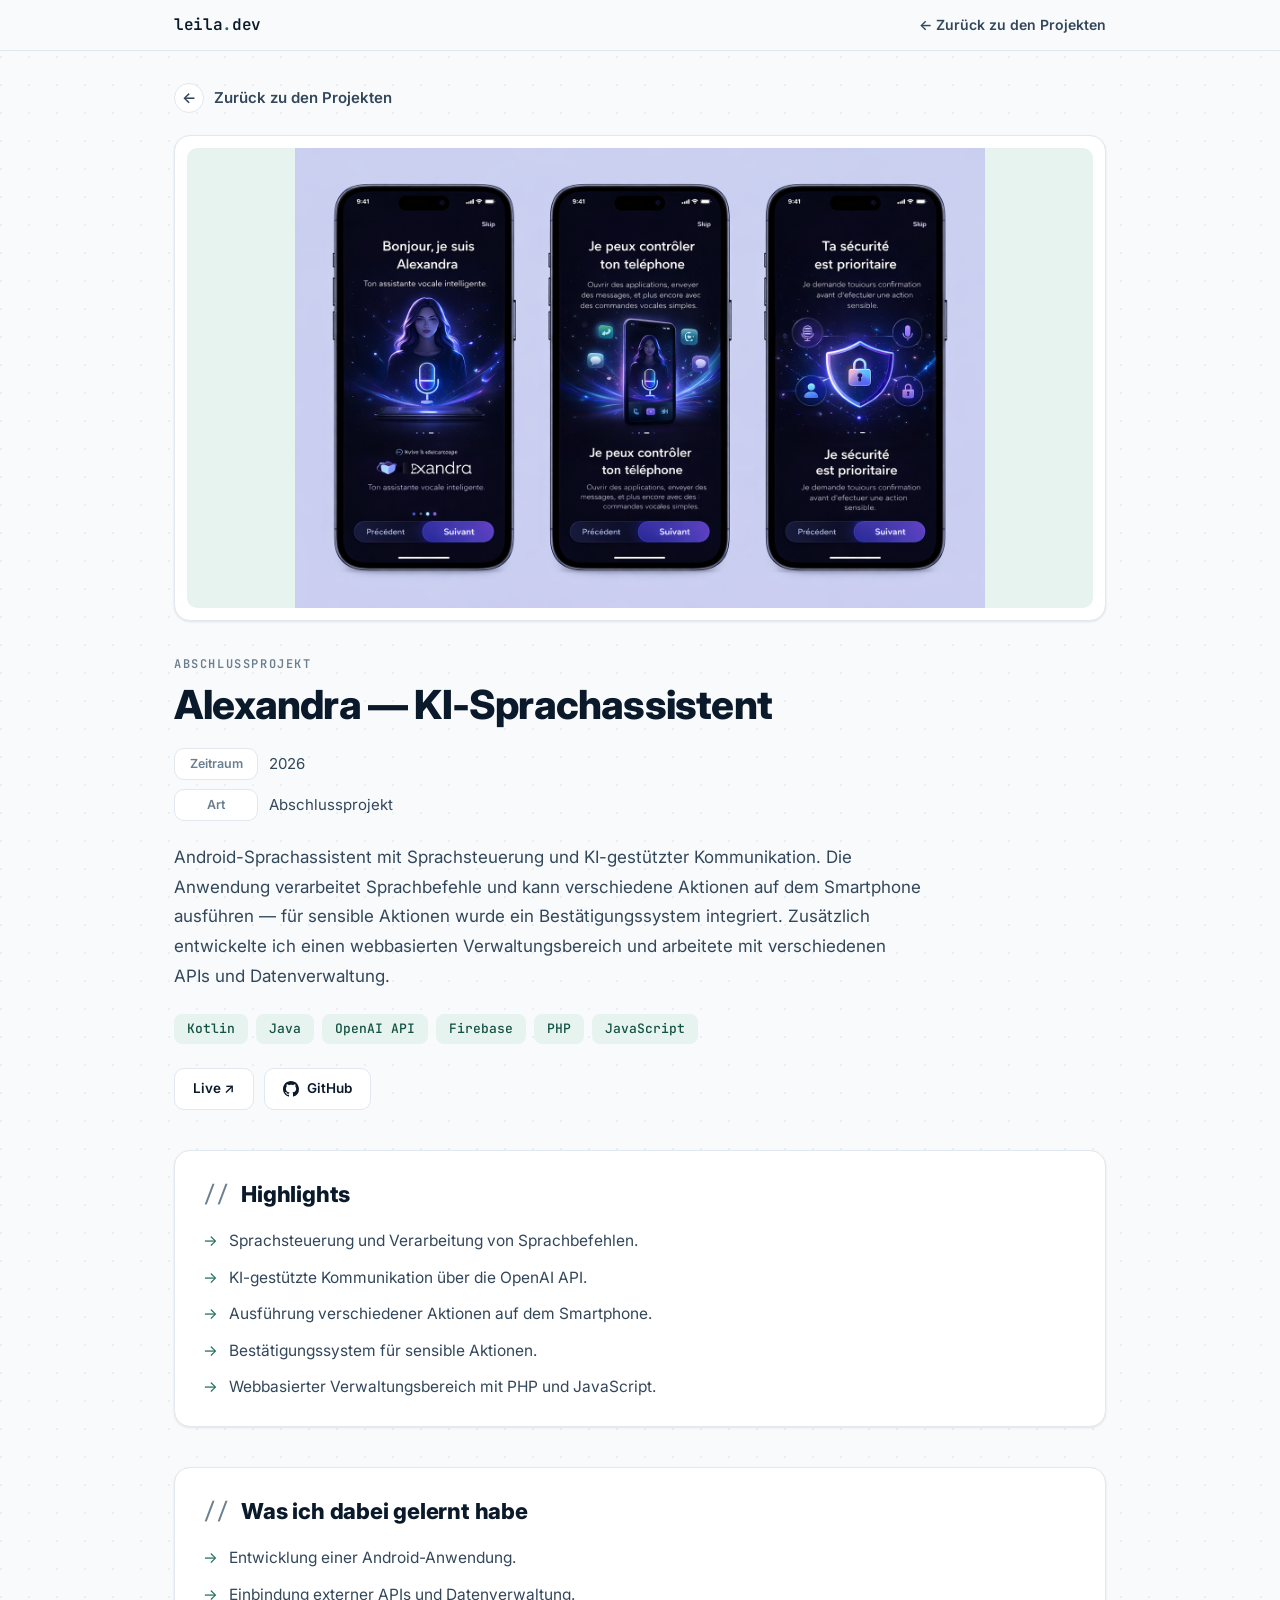
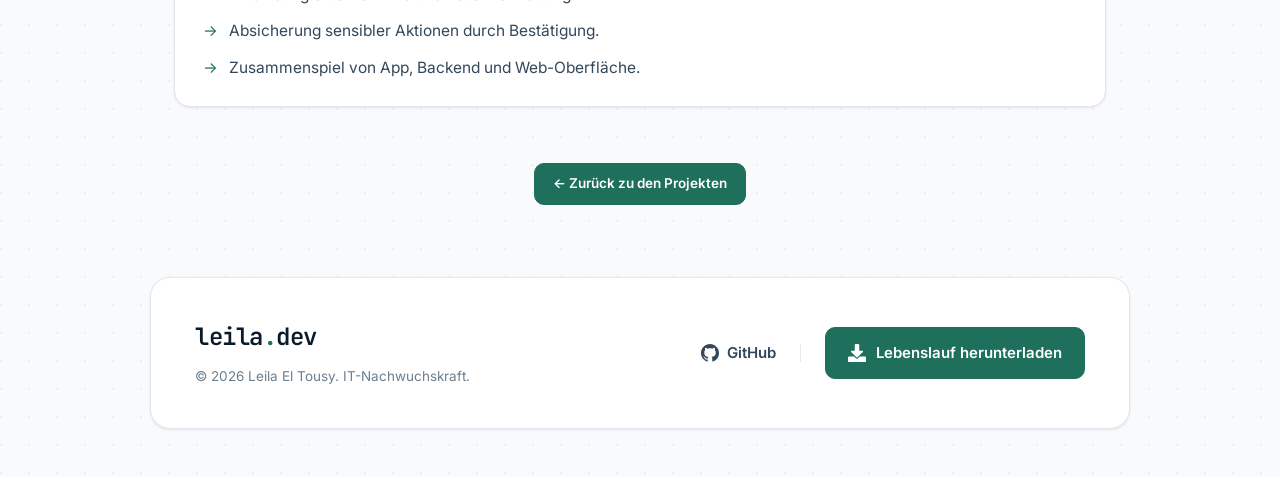
==== projects/alexandra.html @ 50aa5790 "Add files via upload" ====
<!DOCTYPE html>
<html lang="de">
<head>
    <meta charset="UTF-8" />
    <meta name="viewport" content="width=device-width, initial-scale=1.0" />
    <title>Alexandra — KI-Sprachassistent — Leila El Tousy</title>
    <meta name="description" content="Alexandra — KI-Sprachassistent — Projektdetails von Leila El Tousy." />
    <link rel="preconnect" href="https://fonts.googleapis.com">
    <link rel="preconnect" href="https://fonts.gstatic.com" crossorigin>
    <link href="https://fonts.googleapis.com/css2?family=Inter:opsz,wght@14..32,400;14..32,500;14..32,600;14..32,700;14..32,800&family=JetBrains+Mono:wght@400;500;600;700&display=swap" rel="stylesheet">
    <link rel="stylesheet" href="detail.css">
</head>
<body>

    <nav class="topnav">
        <div class="topnav-inner">
            <a class="brand" href="../index.html">leila<span class="dot">.</span>dev</a>
            <a class="nav-back" href="../index.html#projects">← Zurück zu den Projekten</a>
        </div>
    </nav>

    <main class="detail">
        <a class="back" href="../index.html#projects"><span>←</span>Zurück zu den Projekten</a>

        <!-- ===== GALERIE =====
             Eigene Fotos hinzufügen: Datei in images/projects/alexandra/ legen (2.png, 3.png, 4.png, 5.png).
             Für mehr als 5 Bilder: eine <figure>-Zeile kopieren und die Nummer ändern.
             Fehlende Bilder werden automatisch ausgeblendet. -->
        <section class="gallery" aria-label="Projektbilder">
            <div class="gallery-viewport">
                <div class="gallery-track">
                    <figure class="slide"><img src="../images/alexandra.png" alt="Alexandra — KI-Sprachassistent – Bild 1"></figure>
                    <figure class="slide"><img src="../images/projects/alexandra/2.png" alt="Alexandra — KI-Sprachassistent – Bild 2"></figure>
                    <figure class="slide"><img src="../images/projects/alexandra/3.png" alt="Alexandra — KI-Sprachassistent – Bild 3"></figure>
                    <figure class="slide"><img src="../images/projects/alexandra/4.png" alt="Alexandra — KI-Sprachassistent – Bild 4"></figure>
                    <figure class="slide"><img src="../images/projects/alexandra/5.png" alt="Alexandra — KI-Sprachassistent – Bild 5"></figure>
                </div>
                <button class="gallery-btn prev" aria-label="Vorheriges Bild">‹</button>
                <button class="gallery-btn next" aria-label="Nächstes Bild">›</button>
            </div>
            <div class="gallery-dots"></div>
        </section>

        <!-- ===== KOPF ===== -->
        <div class="head">
            <p class="type">Abschlussprojekt</p>
            <h1>Alexandra — KI-Sprachassistent</h1>
            <div class="facts">
                <div class="fact"><span class="fact-label">Zeitraum</span><span class="fact-value">2026</span></div>
                <div class="fact"><span class="fact-label">Art</span><span class="fact-value">Abschlussprojekt</span></div>
            </div>
            <p class="lead">Android-Sprachassistent mit Sprachsteuerung und KI-gestützter Kommunikation. Die Anwendung verarbeitet Sprachbefehle und kann verschiedene Aktionen auf dem Smartphone ausführen — für sensible Aktionen wurde ein Bestätigungssystem integriert. Zusätzlich entwickelte ich einen webbasierten Verwaltungsbereich und arbeitete mit verschiedenen APIs und Datenverwaltung.</p>
            <div class="chips"><span class="chip">Kotlin</span><span class="chip">Java</span><span class="chip">OpenAI API</span><span class="chip">Firebase</span><span class="chip">PHP</span><span class="chip">JavaScript</span></div>
            <div class="actions">
                <a class="project-btn" href="https://github.com/El-Tousy/alexandra-voice-assistant/tree/main/Video%20Demo" target="_blank" rel="noopener">Live ↗</a>
                <a class="project-btn" href="https://github.com/El-Tousy/Alexandra-AI-Voice-Assistante" target="_blank" rel="noopener"><svg viewBox="0 0 16 16" aria-hidden="true"><path d="M8 0C3.58 0 0 3.58 0 8c0 3.54 2.29 6.53 5.47 7.59.4.07.55-.17.55-.38 0-.19-.01-.82-.01-1.49-2.01.37-2.53-.49-2.69-.94-.09-.23-.48-.94-.82-1.13-.28-.15-.68-.52-.01-.53.63-.01 1.08.58 1.23.82.72 1.21 1.87.87 2.33.66.07-.52.28-.87.51-1.07-1.78-.2-3.64-.89-3.64-3.95 0-.87.31-1.59.82-2.15-.08-.2-.36-1.02.08-2.12 0 0 .67-.21 2.2.82.64-.18 1.32-.27 2-.27.68 0 1.36.09 2 .27 1.53-1.04 2.2-.82 2.2-.82.44 1.1.16 1.92.08 2.12.51.56.82 1.27.82 2.15 0 3.07-1.87 3.75-3.65 3.95.29.25.54.73.54 1.48 0 1.07-.01 1.93-.01 2.2 0 .21.15.46.55.38A8.013 8.013 0 0016 8c0-4.42-3.58-8-8-8z"/></svg>GitHub</a>
            </div>
        </div>

        <!-- ===== HIGHLIGHTS ===== -->
        <section class="card">
            <h2>Highlights</h2>
            <ul><li>Sprachsteuerung und Verarbeitung von Sprachbefehlen.</li><li>KI-gestützte Kommunikation über die OpenAI API.</li><li>Ausführung verschiedener Aktionen auf dem Smartphone.</li><li>Bestätigungssystem für sensible Aktionen.</li><li>Webbasierter Verwaltungsbereich mit PHP und JavaScript.</li></ul>
        </section>

        <!-- ===== GELERNT ===== -->
        <section class="card">
            <h2>Was ich dabei gelernt habe</h2>
            <ul><li>Entwicklung einer Android-Anwendung.</li><li>Einbindung externer APIs und Datenverwaltung.</li><li>Absicherung sensibler Aktionen durch Bestätigung.</li><li>Zusammenspiel von App, Backend und Web-Oberfläche.</li></ul>
        </section>

        <div class="bottom">
            <a class="project-btn detail" href="../index.html#projects">← Zurück zu den Projekten</a>
        </div>
    </main>

    <footer class="site-footer">
        <div class="footer-card">
            <div class="footer-brand">
                <a class="brand" href="../index.html">leila<span class="dot">.</span>dev</a>
                <span class="footer-copy">© 2026 Leila El Tousy. IT-Nachwuchskraft.</span>
            </div>
            <div class="footer-actions">
                <a class="footer-github" href="https://github.com/El-Tousy/alexandra-voice-assistant" target="_blank" rel="noopener"><svg viewBox="0 0 16 16" aria-hidden="true"><path d="M8 0C3.58 0 0 3.58 0 8c0 3.54 2.29 6.53 5.47 7.59.4.07.55-.17.55-.38 0-.19-.01-.82-.01-1.49-2.01.37-2.53-.49-2.69-.94-.09-.23-.48-.94-.82-1.13-.28-.15-.68-.52-.01-.53.63-.01 1.08.58 1.23.82.72 1.21 1.87.87 2.33.66.07-.52.28-.87.51-1.07-1.78-.2-3.64-.89-3.64-3.95 0-.87.31-1.59.82-2.15-.08-.2-.36-1.02.08-2.12 0 0 .67-.21 2.2.82.64-.18 1.32-.27 2-.27.68 0 1.36.09 2 .27 1.53-1.04 2.2-.82 2.2-.82.44 1.1.16 1.92.08 2.12.51.56.82 1.27.82 2.15 0 3.07-1.87 3.75-3.65 3.95.29.25.54.73.54 1.48 0 1.07-.01 1.93-.01 2.2 0 .21.15.46.55.38A8.013 8.013 0 0016 8c0-4.42-3.58-8-8-8z"/></svg>GitHub</a>
                <div class="footer-divider"></div>
                <!-- Lebenslauf-PDF in den Ordner assets/ legen (Dateiname hier anpassen) -->
                <a class="footer-cv" href="../assets/Lebenslauf_Leila_El_Tousy.pdf" download><svg viewBox="0 0 512 512" aria-hidden="true"><path d="M216 0h80c13.3 0 24 10.7 24 24v168h87.7c17.8 0 26.7 21.5 14.1 34.1L269.7 378.3c-7.5 7.5-19.8 7.5-27.3 0L90.1 226.1c-12.6-12.6-3.7-34.1 14.1-34.1H192V24c0-13.3 10.7-24 24-24zm296 376v112c0 13.3-10.7 24-24 24H24c-13.3 0-24-10.7-24-24V376c0-13.3 10.7-24 24-24h146.7l49 49c20.1 20.1 52.5 20.1 72.6 0l49-49H488c13.3 0 24 10.7 24 24z"/></svg>Lebenslauf herunterladen</a>
            </div>
        </div>
    </footer>

    <script src="detail.js"></script>
</body>
</html>
---- projects/detail.css ----
/* ===== Detailseiten – gleiches Design wie index.html ===== */
* { margin: 0; padding: 0; box-sizing: border-box; }
:root {
    --bg: #f8fafb; --surface: #ffffff; --ink: #0b1a2b; --ink-soft: #33475b; --ink-faint: #6b7f8f;
    --line: #e2e8f0; --accent: #1e6f5c; --accent-light: #e7f3ef; --accent-ink: #135242;
    --radius: 8px;
    --shadow-sm: 0 1px 3px rgba(0,0,0,.06), 0 1px 2px rgba(0,0,0,.04);
    --shadow-md: 0 10px 28px rgba(11,26,43,.10);
    --font-sans: 'Inter', -apple-system, BlinkMacSystemFont, 'Segoe UI', sans-serif;
    --font-mono: 'JetBrains Mono', 'Courier New', monospace;
    --transition: .25s ease;
}
html { scroll-behavior: smooth; -webkit-font-smoothing: antialiased; }
body {
    background: var(--bg);
    background-image: radial-gradient(circle at 1px 1px, rgba(11,26,43,.05) 1px, transparent 0);
    background-size: 28px 28px;
    color: var(--ink); font-family: var(--font-sans); font-size: 16px; line-height: 1.6;
}
a { color: var(--accent-ink); transition: color var(--transition); }
a:hover { color: var(--accent); }
:focus-visible { outline: 2px solid var(--accent); outline-offset: 2px; }

/* NAV */
.topnav { position: sticky; top: 0; z-index: 30; background: rgba(248,250,251,.85); backdrop-filter: blur(8px); border-bottom: 1px solid var(--line); }
.topnav-inner { max-width: 980px; margin: 0 auto; padding: 12px 24px; display: flex; align-items: center; justify-content: space-between; gap: 16px; }
.brand { font-family: var(--font-mono); font-weight: 600; font-size: 16px; color: var(--ink); text-decoration: none; letter-spacing: -.02em; }
.brand .dot { color: var(--accent); }
.brand:hover { color: var(--ink); }
.nav-back { font-size: 14px; font-weight: 600; text-decoration: none; color: var(--ink-soft); }
.nav-back:hover { color: var(--accent); }

.detail { max-width: 980px; margin: 0 auto; padding: 32px 24px 72px; }
.back { display: inline-flex; align-items: center; gap: 10px; margin-bottom: 22px; font-size: 15px; font-weight: 600; color: var(--ink-soft); text-decoration: none; }
.back span { display: inline-flex; align-items: center; justify-content: center; width: 30px; height: 30px; border-radius: 50%; background: var(--surface); border: 1px solid var(--line); transition: transform var(--transition), border-color var(--transition); }
.back:hover { color: var(--accent); }
.back:hover span { transform: translateX(-2px); border-color: var(--accent); }

/* GALERIE */
.gallery { background: var(--surface); border: 1px solid var(--line); border-radius: 16px; padding: 12px; box-shadow: var(--shadow-sm); }
.gallery-viewport { position: relative; height: 460px; overflow: hidden; border-radius: 10px; background: var(--accent-light); }
.gallery-track { display: flex; height: 100%; transition: transform .5s cubic-bezier(.4,0,.2,1); }
.slide { flex: 0 0 100%; height: 100%; }
.slide img { width: 100%; height: 100%; object-fit: contain; object-position: center; display: block; }
.gallery-btn { position: absolute; top: 50%; transform: translateY(-50%); width: 44px; height: 44px; border-radius: 50%; border: 1px solid var(--line); background: var(--surface); color: var(--ink); font-size: 22px; line-height: 1; cursor: pointer; box-shadow: var(--shadow-sm); transition: transform var(--transition), color var(--transition), border-color var(--transition); z-index: 2; }
.gallery-btn:hover { color: var(--accent); border-color: var(--accent); transform: translateY(-50%) scale(1.08); }
.gallery-btn.prev { left: 14px; }
.gallery-btn.next { right: 14px; }
.gallery-dots { display: flex; justify-content: center; gap: 9px; padding: 14px 0 4px; }
.gallery-dot { width: 9px; height: 9px; border: none; padding: 0; border-radius: 6px; background: var(--line); cursor: pointer; transition: width .35s ease, background .3s; }
.gallery-dot.active { width: 26px; background: var(--accent); }
.gallery.single .gallery-btn, .gallery.single .gallery-dots { display: none; }
.gallery.empty { display: none; }

/* KOPF */
.head { margin-top: 34px; }
.type { font-family: var(--font-mono); font-size: 12px; font-weight: 600; letter-spacing: 1.6px; text-transform: uppercase; color: var(--ink-faint); margin-bottom: 8px; }
h1 { font-weight: 800; font-size: clamp(28px, 5vw, 40px); line-height: 1.15; letter-spacing: -.02em; margin-bottom: 20px; }
.facts { display: flex; flex-direction: column; gap: 9px; margin-bottom: 22px; }
.fact { display: flex; align-items: center; gap: 11px; }
.fact-label { min-width: 84px; text-align: center; padding: 5px 12px; border-radius: 10px; font-size: 12.5px; font-weight: 600; background: var(--surface); border: 1px solid var(--line); color: var(--ink-faint); }
.fact-value { font-size: 15px; color: var(--ink-soft); }
.lead { font-size: 17px; line-height: 1.75; color: var(--ink-soft); max-width: 68ch; margin-bottom: 22px; }
.chips { display: flex; flex-wrap: wrap; gap: 8px; margin-bottom: 24px; }
.chip { font-family: var(--font-mono); font-size: 13px; font-weight: 500; color: var(--accent-ink); background: var(--accent-light); border-radius: var(--radius); padding: 5px 13px; }

/* BUTTONS */
.actions { display: flex; flex-wrap: wrap; gap: 10px; }
.project-btn { display: inline-flex; align-items: center; gap: 8px; font-size: 13.5px; font-weight: 600; padding: 9px 18px; border-radius: 10px; text-decoration: none; border: 1px solid var(--line); background: var(--surface); color: var(--ink); white-space: nowrap; transition: border-color var(--transition), color var(--transition), transform var(--transition), background var(--transition); }
.project-btn:hover { color: var(--accent); border-color: var(--accent); transform: translateY(-1px); }
.project-btn.detail { background: var(--accent); border-color: var(--accent); color: #fff; }
.project-btn.detail:hover { background: var(--accent-ink); border-color: var(--accent-ink); color: #fff; }
.project-btn svg { width: 16px; height: 16px; fill: currentColor; }

/* KARTEN */
.card { margin-top: 40px; background: var(--surface); border: 1px solid var(--line); border-radius: 16px; padding: 26px 28px; box-shadow: var(--shadow-sm); }
.card h2 { font-size: 22px; font-weight: 800; letter-spacing: -.01em; margin-bottom: 16px; }
.card h2::before { content: "// "; font-family: var(--font-mono); color: var(--ink-faint); font-weight: 400; }
.card ul { list-style: none; display: flex; flex-direction: column; gap: 11px; }
.card li { display: flex; gap: 11px; align-items: flex-start; font-size: 15.5px; line-height: 1.65; color: var(--ink-soft); }
.card li::before { content: "→"; color: var(--accent); flex-shrink: 0; }

.bottom { display: flex; justify-content: center; margin-top: 56px; }

@media (max-width: 640px) {
    .detail { padding: 24px 16px 56px; }
    .gallery-viewport { height: 300px; }
    .card { padding: 22px 20px; }
    .nav-back { font-size: 13px; }
}
@media (prefers-reduced-motion: reduce) { * { transition-duration: .01ms !important; scroll-behavior: auto !important; } }

/* ===== FOOTER-LEISTE (wie yassine.) ===== */
.site-footer { padding: 0 24px 48px; }
.footer-card {
    max-width: 980px; margin: 0 auto;
    display: flex; flex-wrap: wrap; align-items: center; justify-content: space-between; gap: 28px;
    background: var(--surface); border: 1px solid var(--line); border-radius: 20px;
    padding: 40px 44px; box-shadow: var(--shadow-sm);
}
.footer-brand { display: flex; flex-direction: column; gap: 10px; }
.footer-brand .brand { font-size: 24px; }
.footer-copy { font-size: 13.5px; color: var(--ink-faint); }
.footer-actions { display: flex; flex-wrap: wrap; align-items: center; gap: 24px; }
.footer-github { display: inline-flex; align-items: center; gap: 8px; font-size: 15px; font-weight: 600; color: var(--ink-soft); text-decoration: none; transition: color var(--transition), transform var(--transition); }
.footer-github:hover { color: var(--accent); transform: translateY(-1px); }
.footer-github svg, .footer-cv svg { width: 18px; height: 18px; fill: currentColor; }
.footer-divider { width: 1px; height: 18px; background: var(--line); }
.footer-cv { display: inline-flex; align-items: center; gap: 10px; padding: 13px 22px; border-radius: 10px; font-size: 15px; font-weight: 600; text-decoration: none; background: var(--accent); color: #fff; border: 1px solid var(--accent); transition: background var(--transition), border-color var(--transition), transform .3s cubic-bezier(.2,.9,.3,1.3); }
.footer-cv:hover { background: var(--accent-ink); border-color: var(--accent-ink); color: #fff; transform: translateY(-3px); }
@media (max-width: 640px) {
    .site-footer { padding: 0 16px 40px; }
    .footer-card { padding: 28px 24px; flex-direction: column; align-items: flex-start; }
}
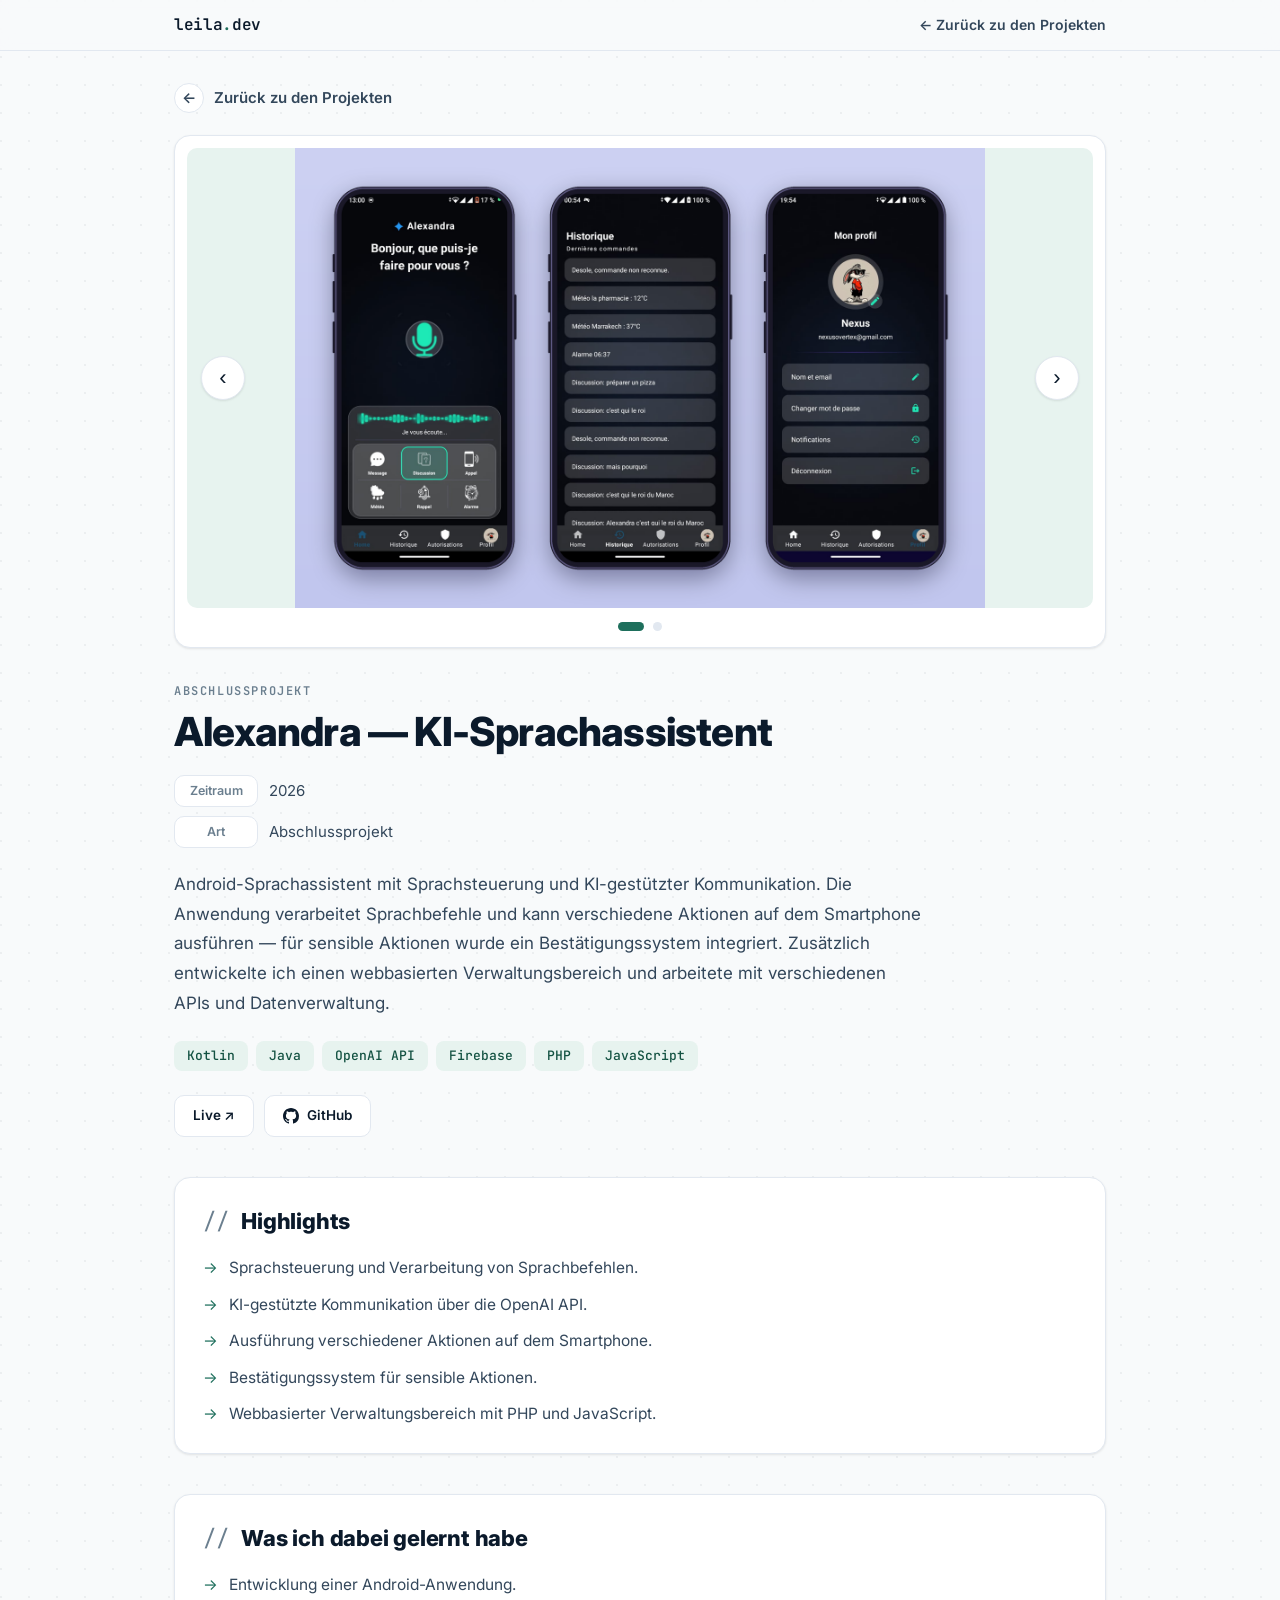
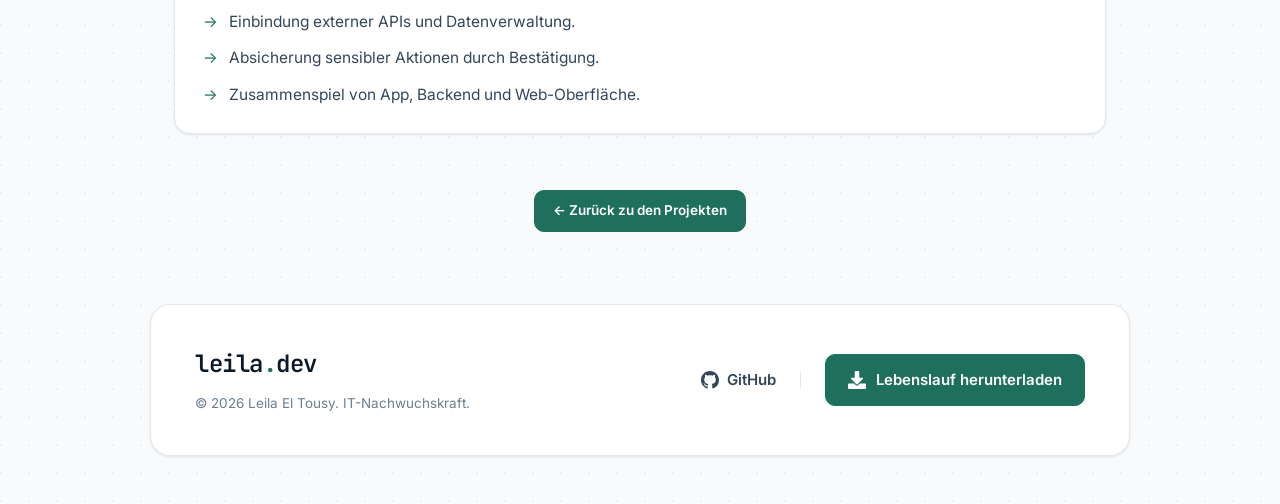
==== commit aeca607b: "Fix HTML formatting and structure" ====
--- a/projects/alexandra.html
+++ b/projects/alexandra.html
@@ -29,7 +29,6 @@
         <section class="gallery" aria-label="Projektbilder">
             <div class="gallery-viewport">
                 <div class="gallery-track">
-                    <figure class="slide"><img src="../images/alexandra.png" alt="Alexandra — KI-Sprachassistent – Bild 1"></figure>
                     <figure class="slide"><img src="../images/projects/alexandra/2.png" alt="Alexandra — KI-Sprachassistent – Bild 2"></figure>
                     <figure class="slide"><img src="../images/projects/alexandra/3.png" alt="Alexandra — KI-Sprachassistent – Bild 3"></figure>
                     <figure class="slide"><img src="../images/projects/alexandra/4.png" alt="Alexandra — KI-Sprachassistent – Bild 4"></figure>
@@ -91,4 +90,4 @@
 
     <script src="detail.js"></script>
 </body>
-</html>+</html>
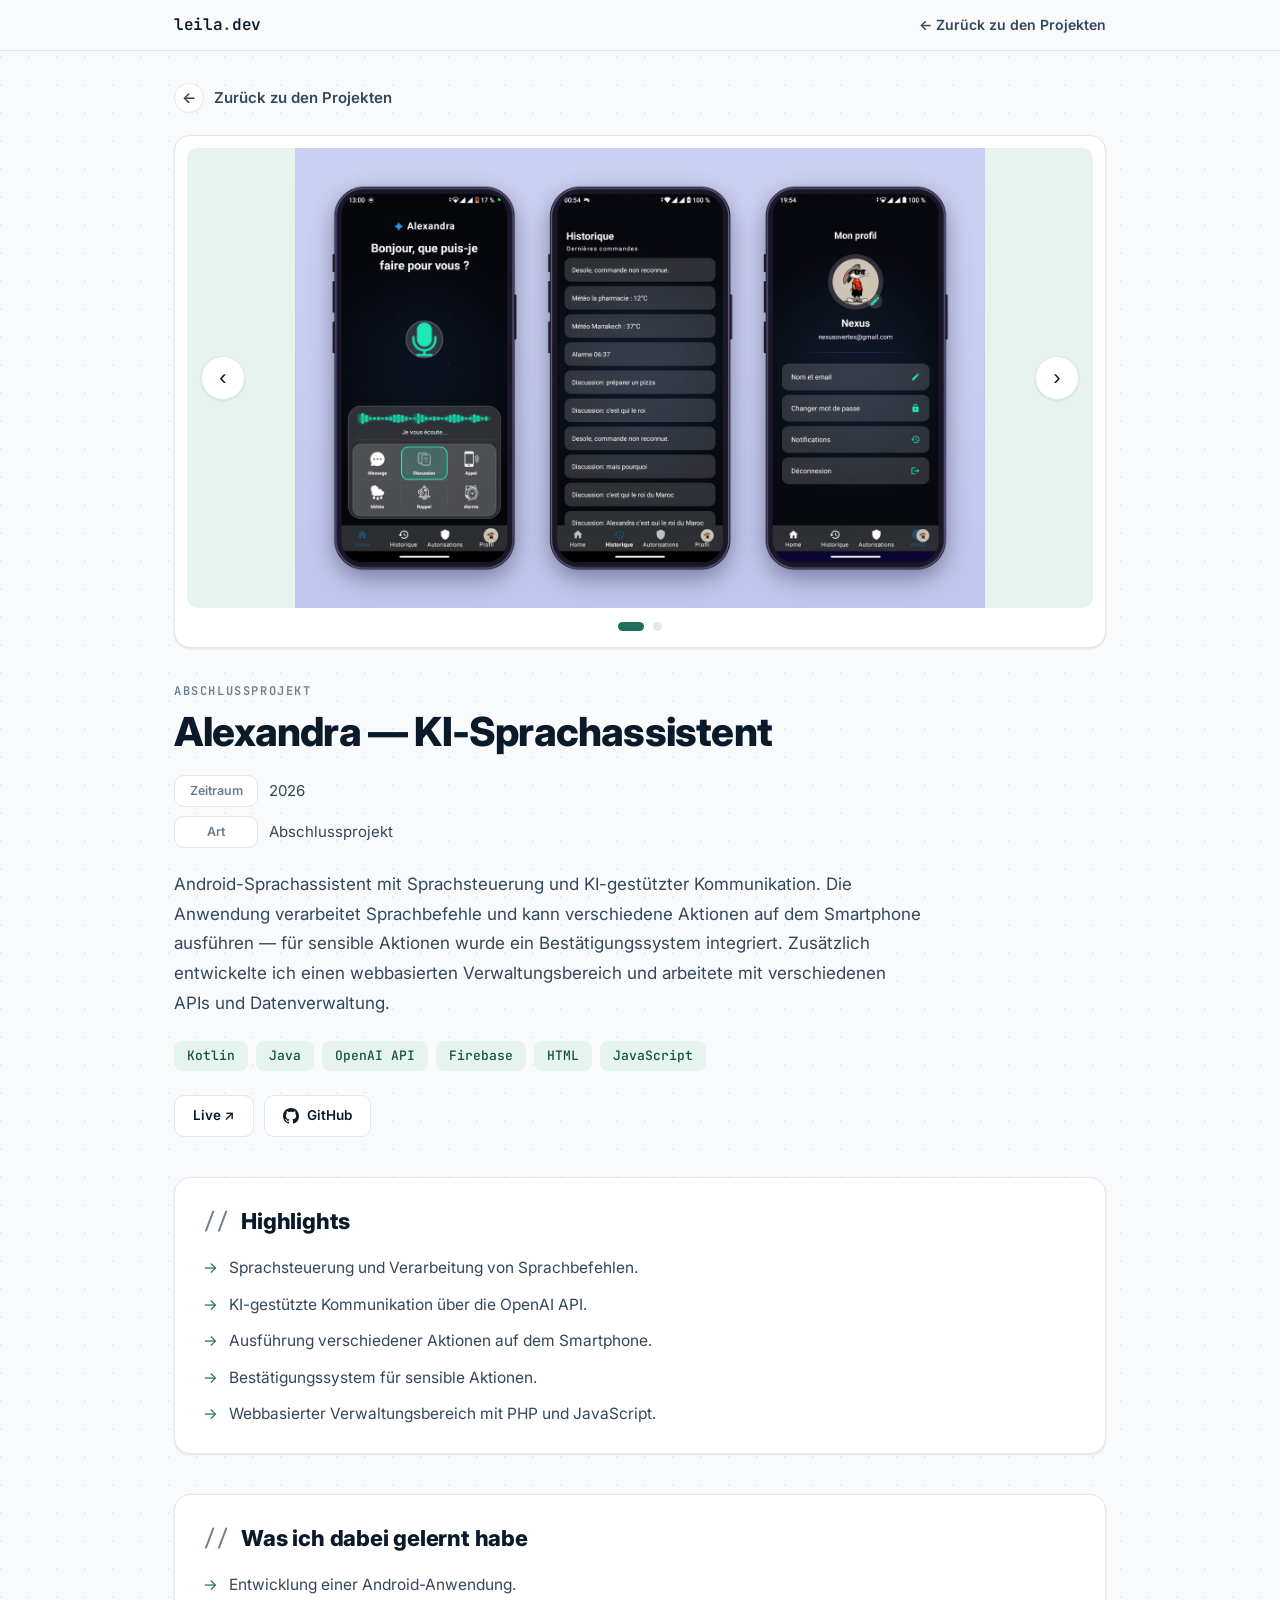
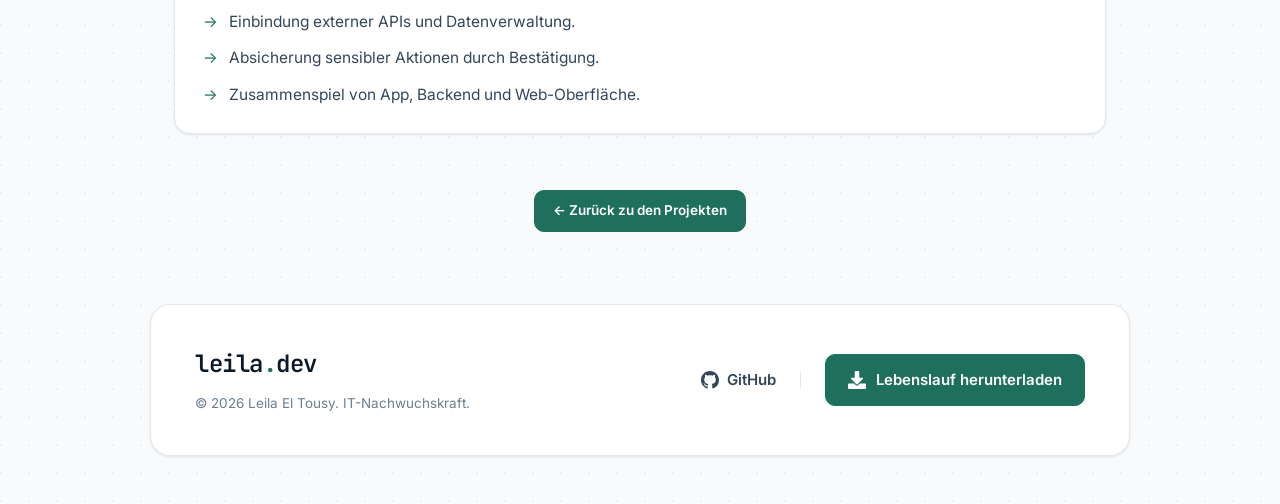
==== commit 6ee0aca9: "Fix HTML encoding issues in alexandra.html" ====
--- a/projects/alexandra.html
+++ b/projects/alexandra.html
@@ -49,7 +49,7 @@
                 <div class="fact"><span class="fact-label">Art</span><span class="fact-value">Abschlussprojekt</span></div>
             </div>
             <p class="lead">Android-Sprachassistent mit Sprachsteuerung und KI-gestützter Kommunikation. Die Anwendung verarbeitet Sprachbefehle und kann verschiedene Aktionen auf dem Smartphone ausführen — für sensible Aktionen wurde ein Bestätigungssystem integriert. Zusätzlich entwickelte ich einen webbasierten Verwaltungsbereich und arbeitete mit verschiedenen APIs und Datenverwaltung.</p>
-            <div class="chips"><span class="chip">Kotlin</span><span class="chip">Java</span><span class="chip">OpenAI API</span><span class="chip">Firebase</span><span class="chip">PHP</span><span class="chip">JavaScript</span></div>
+            <div class="chips"><span class="chip">Kotlin</span><span class="chip">Java</span><span class="chip">OpenAI API</span><span class="chip">Firebase</span><span class="chip">HTML</span><span class="chip">JavaScript</span></div>
             <div class="actions">
                 <a class="project-btn" href="https://github.com/El-Tousy/alexandra-voice-assistant/tree/main/Video%20Demo" target="_blank" rel="noopener">Live ↗</a>
                 <a class="project-btn" href="https://github.com/El-Tousy/Alexandra-AI-Voice-Assistante" target="_blank" rel="noopener"><svg viewBox="0 0 16 16" aria-hidden="true"><path d="M8 0C3.58 0 0 3.58 0 8c0 3.54 2.29 6.53 5.47 7.59.4.07.55-.17.55-.38 0-.19-.01-.82-.01-1.49-2.01.37-2.53-.49-2.69-.94-.09-.23-.48-.94-.82-1.13-.28-.15-.68-.52-.01-.53.63-.01 1.08.58 1.23.82.72 1.21 1.87.87 2.33.66.07-.52.28-.87.51-1.07-1.78-.2-3.64-.89-3.64-3.95 0-.87.31-1.59.82-2.15-.08-.2-.36-1.02.08-2.12 0 0 .67-.21 2.2.82.64-.18 1.32-.27 2-.27.68 0 1.36.09 2 .27 1.53-1.04 2.2-.82 2.2-.82.44 1.1.16 1.92.08 2.12.51.56.82 1.27.82 2.15 0 3.07-1.87 3.75-3.65 3.95.29.25.54.73.54 1.48 0 1.07-.01 1.93-.01 2.2 0 .21.15.46.55.38A8.013 8.013 0 0016 8c0-4.42-3.58-8-8-8z"/></svg>GitHub</a>
